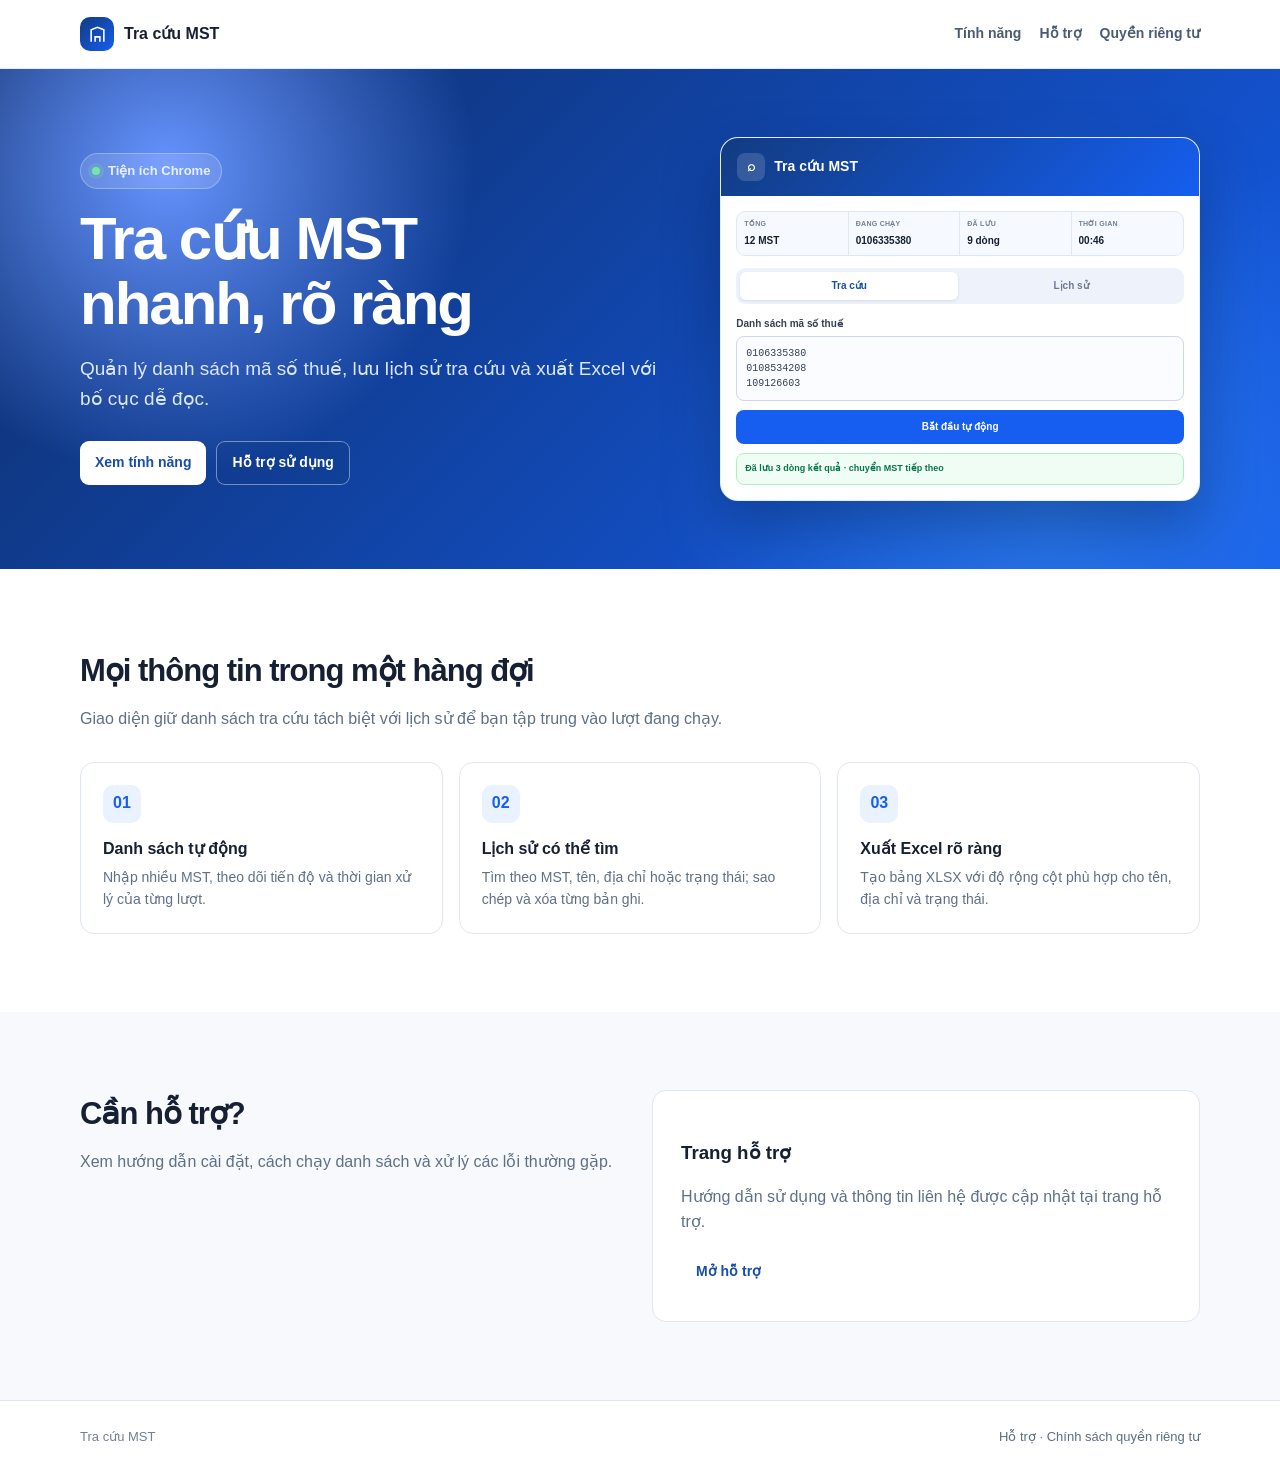
==== index.html @ a790f33e "Publish Tra cuu MST website" ====
<!doctype html><html lang="vi"><head><meta charset="utf-8"><meta name="viewport" content="width=device-width, initial-scale=1"><meta name="description" content="Tra cứu MST – tiện ích Chrome quản lý hàng đợi tra cứu mã số thuế và xuất Excel."><title>Tra cứu MST</title><link rel="stylesheet" href="styles.css"></head><body>
<header class="site-header"><nav class="wrap nav"><a class="brand" href="index.html"><span class="brand-mark"><svg viewBox="0 0 24 24" fill="none" stroke="currentColor" stroke-width="2"><path d="M4 21V6l8-3 8 3v15"/><path d="M9 21v-6h6v6M8 9h.01M12 9h.01M16 9h.01"/></svg></span>Tra cứu MST</a><div class="nav-links"><a href="#tinh-nang">Tính năng</a><a href="support.html">Hỗ trợ</a><a href="privacy.html">Quyền riêng tư</a></div></nav></header>
<main><section class="hero"><div class="wrap hero-grid"><div><span class="eyebrow">Tiện ích Chrome</span><h1>Tra cứu MST<br>nhanh, rõ ràng</h1><p class="lead">Quản lý danh sách mã số thuế, lưu lịch sử tra cứu và xuất Excel với bố cục dễ đọc.</p><div class="actions"><a class="button" href="#tinh-nang">Xem tính năng</a><a class="button secondary" href="support.html">Hỗ trợ sử dụng</a></div></div><div class="app-card"><div class="app-head"><b>⌕</b>Tra cứu MST</div><div class="app-body"><div class="summary"><div><small>Tổng</small><b>12 MST</b></div><div><small>Đang chạy</small><b>0106335380</b></div><div><small>Đã lưu</small><b>9 dòng</b></div><div><small>Thời gian</small><b>00:46</b></div></div><div class="tabs"><span class="active">Tra cứu</span><span>Lịch sử</span></div><span class="fake-label">Danh sách mã số thuế</span><div class="fake-list">0106335380<br>0108534208<br>109126603</div><div class="fake-button">Bắt đầu tự động</div><div class="fake-status">Đã lưu 3 dòng kết quả · chuyển MST tiếp theo</div></div></div></div></section>
<section class="section" id="tinh-nang"><div class="wrap"><h2>Mọi thông tin trong một hàng đợi</h2><p class="section-intro">Giao diện giữ danh sách tra cứu tách biệt với lịch sử để bạn tập trung vào lượt đang chạy.</p><div class="cards"><article class="card"><div class="card-icon">01</div><h3>Danh sách tự động</h3><p>Nhập nhiều MST, theo dõi tiến độ và thời gian xử lý của từng lượt.</p></article><article class="card"><div class="card-icon">02</div><h3>Lịch sử có thể tìm</h3><p>Tìm theo MST, tên, địa chỉ hoặc trạng thái; sao chép và xóa từng bản ghi.</p></article><article class="card"><div class="card-icon">03</div><h3>Xuất Excel rõ ràng</h3><p>Tạo bảng XLSX với độ rộng cột phù hợp cho tên, địa chỉ và trạng thái.</p></article></div></div></section>
<section class="section alt"><div class="wrap support"><div><h2>Cần hỗ trợ?</h2><p class="section-intro">Xem hướng dẫn cài đặt, cách chạy danh sách và xử lý các lỗi thường gặp.</p></div><div class="support-box"><h3>Trang hỗ trợ</h3><p>Hướng dẫn sử dụng và thông tin liên hệ được cập nhật tại trang hỗ trợ.</p><a class="button" href="support.html">Mở hỗ trợ</a></div></div></section></main>
<footer class="site-footer"><div class="wrap footer-row"><span>Tra cứu MST</span><span><a href="support.html">Hỗ trợ</a> · <a href="privacy.html">Chính sách quyền riêng tư</a></span></div></footer></body></html>
---- styles.css ----
:root { --navy: #123b81; --blue: #155eef; --ink: #172033; --muted: #5f6f86; --line: #dfe7f3; --surface: #f6f9ff; }
* { box-sizing: border-box; }
html { scroll-behavior: smooth; }
body { margin: 0; color: var(--ink); background: #fff; font: 16px/1.55 Inter, ui-sans-serif, -apple-system, BlinkMacSystemFont, "Segoe UI", sans-serif; }
a { color: var(--blue); }
.wrap { width: min(1120px, calc(100% - 40px)); margin: 0 auto; }
.site-header { position: sticky; top: 0; z-index: 10; border-bottom: 1px solid rgba(219, 230, 246, .8); background: rgba(255,255,255,.92); backdrop-filter: blur(12px); }
.nav { display: flex; align-items: center; justify-content: space-between; min-height: 68px; gap: 24px; }
.brand { display: inline-flex; align-items: center; gap: 10px; color: var(--ink); font-weight: 800; text-decoration: none; }
.brand-mark { display: grid; place-items: center; width: 34px; height: 34px; border-radius: 10px; color: #fff; background: linear-gradient(135deg, var(--navy), var(--blue)); }
.brand-mark svg { width: 19px; height: 19px; }
.nav-links { display: flex; gap: 18px; font-size: 14px; font-weight: 650; }
.nav-links a { color: #4a5b73; text-decoration: none; }
.hero { overflow: hidden; color: white; background: radial-gradient(circle at 13% 20%, #6694ff 0, transparent 26%), radial-gradient(circle at 82% 85%, #2975e8 0, transparent 34%), linear-gradient(135deg, #0e2d66, #155eef); }
.hero-grid { display: grid; grid-template-columns: 1.1fr .9fr; align-items: center; min-height: 490px; gap: 54px; padding: 68px 0; }
.eyebrow { display: inline-flex; align-items: center; gap: 8px; padding: 7px 11px; border: 1px solid rgba(255,255,255,.28); border-radius: 999px; background: rgba(255,255,255,.13); color: #e7efff; font-size: 13px; font-weight: 700; }
.eyebrow::before { width: 8px; height: 8px; border-radius: 50%; background: #76e4a5; content: ""; box-shadow: 0 0 0 4px rgba(118,228,165,.18); }
h1 { max-width: 650px; margin: 18px 0; font-size: clamp(38px, 5vw, 60px); line-height: 1.08; letter-spacing: -2px; }
.lead { max-width: 580px; margin: 0; color: #dce8ff; font-size: 19px; }
.actions { display: flex; flex-wrap: wrap; gap: 10px; margin-top: 28px; }
.button { display: inline-flex; align-items: center; justify-content: center; min-height: 42px; padding: 10px 15px; border-radius: 9px; color: #174ea6; background: #fff; font-size: 14px; font-weight: 750; text-decoration: none; }
.button.secondary { border: 1px solid rgba(255,255,255,.42); color: #fff; background: rgba(18,59,129,.24); }
.app-card { overflow: hidden; border: 1px solid rgba(221,233,255,.8); border-radius: 18px; color: var(--ink); background: #fff; box-shadow: 0 25px 55px rgba(4, 22, 59, .34); }
.app-head { display: flex; align-items: center; gap: 9px; padding: 15px 16px; color: #fff; background: linear-gradient(135deg, var(--navy), var(--blue)); font-size: 14px; font-weight: 800; }
.app-head b { display: grid; place-items: center; width: 28px; height: 28px; border-radius: 8px; background: rgba(255,255,255,.15); }
.app-body { padding: 15px; }
.summary { display: grid; grid-template-columns: repeat(4, 1fr); overflow: hidden; border: 1px solid var(--line); border-radius: 9px; background: var(--surface); }
.summary div { min-width: 0; padding: 7px; border-right: 1px solid var(--line); } .summary div:last-child { border: 0; }
.summary small { display: block; overflow: hidden; color: #718096; font-size: 7px; font-weight: 800; letter-spacing: .04em; text-overflow: ellipsis; text-transform: uppercase; white-space: nowrap; }.summary b { display: block; overflow: hidden; margin-top: 3px; font-size: 10px; text-overflow: ellipsis; white-space: nowrap; }
.tabs { display: grid; grid-template-columns: 1fr 1fr; gap: 4px; margin: 12px 0; padding: 4px; border-radius: 9px; background: #eef3fb; }.tabs span { padding: 6px; border-radius: 6px; color: #6b7a90; font-size: 10px; font-weight: 750; text-align: center; }.tabs .active { color: #174ea6; background: #fff; box-shadow: 0 1px 3px #1018281c; }
.fake-label { display: block; margin-bottom: 5px; color: #344054; font-size: 10px; font-weight: 800; }.fake-list { padding: 9px; border: 1px solid #ccd7e8; border-radius: 8px; color: #344054; background: #fbfcff; font: 10px/1.5 ui-monospace, monospace; }.fake-button { margin-top: 9px; padding: 9px; border-radius: 8px; color: #fff; background: var(--blue); font-size: 10px; font-weight: 800; text-align: center; }.fake-status { margin-top: 9px; padding: 8px; border: 1px solid #abefc6; border-radius: 8px; color: #067647; background: #f0fdf4; font-size: 9px; font-weight: 700; }
.section { padding: 78px 0; }.section.alt { background: #f7f9fd; }.section h2 { margin: 0; font-size: 31px; letter-spacing: -1px; }.section-intro { max-width: 670px; margin: 12px 0 0; color: var(--muted); }.cards { display: grid; grid-template-columns: repeat(3, 1fr); gap: 16px; margin-top: 30px; }.card { padding: 22px; border: 1px solid var(--line); border-radius: 14px; background: #fff; }.card-icon { display: grid; place-items: center; width: 38px; height: 38px; border-radius: 10px; color: var(--blue); background: #eaf1ff; font-weight: 800; }.card h3 { margin: 14px 0 6px; font-size: 16px; }.card p { margin: 0; color: var(--muted); font-size: 14px; }
.support { display: grid; grid-template-columns: 1fr 1fr; gap: 24px; }.support-box { padding: 28px; border: 1px solid var(--line); border-radius: 14px; background: #fff; }.support-box p, .support-box li { color: var(--muted); }.support-box ul { padding-left: 20px; }.page { padding: 65px 0 90px; }.page-head { max-width: 780px; margin-bottom: 36px; }.page-head h1 { margin: 0; color: var(--ink); font-size: 44px; }.page-head p { color: var(--muted); }.prose { max-width: 780px; }.prose h2 { margin-top: 34px; font-size: 22px; }.prose p, .prose li { color: #44546c; }.prose ul { padding-left: 22px; }
.site-footer { padding: 26px 0; border-top: 1px solid var(--line); color: #718096; font-size: 13px; }.footer-row { display: flex; justify-content: space-between; gap: 16px; }.footer-row a { color: #5d6d85; text-decoration: none; }
@media (max-width: 760px) { .wrap { width: min(100% - 28px, 1120px); }.nav { min-height: 60px; }.nav-links { gap: 12px; font-size: 12px; }.hero-grid, .support { grid-template-columns: 1fr; }.hero-grid { gap: 34px; padding: 52px 0; }.app-card { max-width: 420px; }.cards { grid-template-columns: 1fr; }.section { padding: 56px 0; }.footer-row { flex-direction: column; }.page { padding-top: 45px; } }
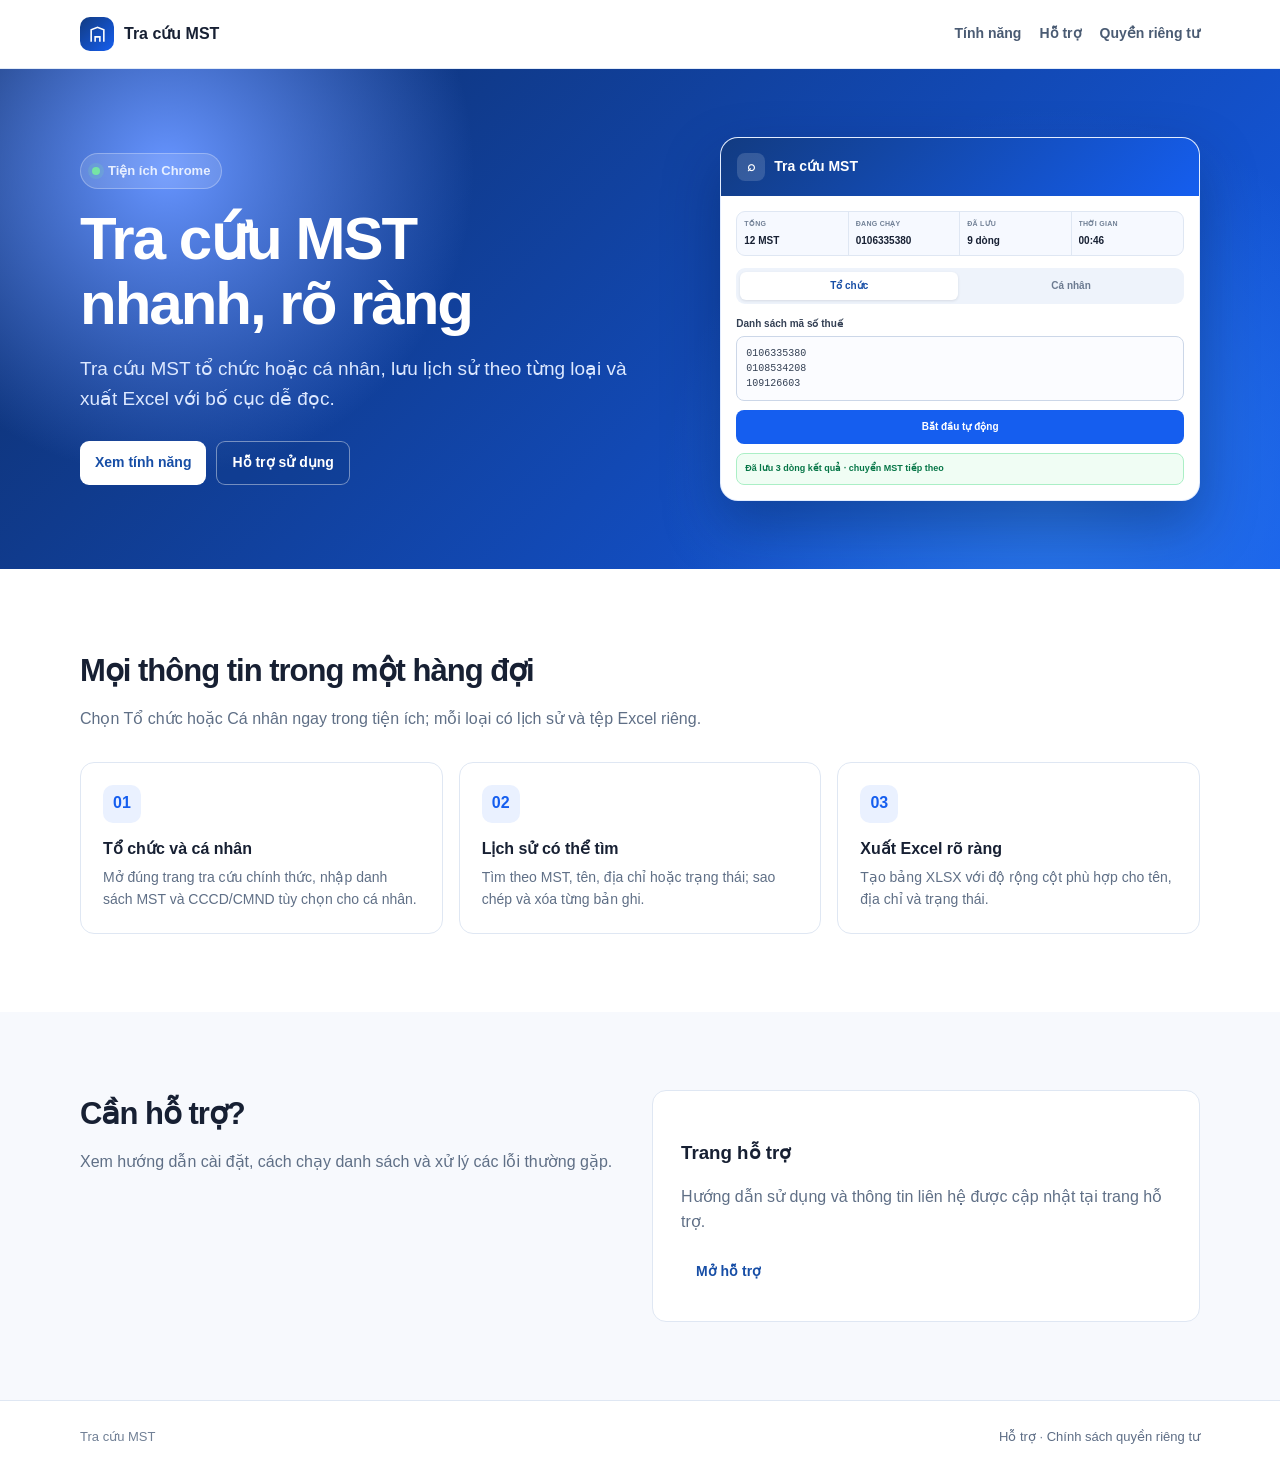
==== commit 65f200c4: "Document organization and individual lookup" ====
--- a/index.html
+++ b/index.html
@@ -1,6 +1,6 @@
 <!doctype html><html lang="vi"><head><meta charset="utf-8"><meta name="viewport" content="width=device-width, initial-scale=1"><meta name="description" content="Tra cứu MST – tiện ích Chrome quản lý hàng đợi tra cứu mã số thuế và xuất Excel."><title>Tra cứu MST</title><link rel="stylesheet" href="styles.css"></head><body>
 <header class="site-header"><nav class="wrap nav"><a class="brand" href="index.html"><span class="brand-mark"><svg viewBox="0 0 24 24" fill="none" stroke="currentColor" stroke-width="2"><path d="M4 21V6l8-3 8 3v15"/><path d="M9 21v-6h6v6M8 9h.01M12 9h.01M16 9h.01"/></svg></span>Tra cứu MST</a><div class="nav-links"><a href="#tinh-nang">Tính năng</a><a href="support.html">Hỗ trợ</a><a href="privacy.html">Quyền riêng tư</a></div></nav></header>
-<main><section class="hero"><div class="wrap hero-grid"><div><span class="eyebrow">Tiện ích Chrome</span><h1>Tra cứu MST<br>nhanh, rõ ràng</h1><p class="lead">Quản lý danh sách mã số thuế, lưu lịch sử tra cứu và xuất Excel với bố cục dễ đọc.</p><div class="actions"><a class="button" href="#tinh-nang">Xem tính năng</a><a class="button secondary" href="support.html">Hỗ trợ sử dụng</a></div></div><div class="app-card"><div class="app-head"><b>⌕</b>Tra cứu MST</div><div class="app-body"><div class="summary"><div><small>Tổng</small><b>12 MST</b></div><div><small>Đang chạy</small><b>0106335380</b></div><div><small>Đã lưu</small><b>9 dòng</b></div><div><small>Thời gian</small><b>00:46</b></div></div><div class="tabs"><span class="active">Tra cứu</span><span>Lịch sử</span></div><span class="fake-label">Danh sách mã số thuế</span><div class="fake-list">0106335380<br>0108534208<br>109126603</div><div class="fake-button">Bắt đầu tự động</div><div class="fake-status">Đã lưu 3 dòng kết quả · chuyển MST tiếp theo</div></div></div></div></section>
-<section class="section" id="tinh-nang"><div class="wrap"><h2>Mọi thông tin trong một hàng đợi</h2><p class="section-intro">Giao diện giữ danh sách tra cứu tách biệt với lịch sử để bạn tập trung vào lượt đang chạy.</p><div class="cards"><article class="card"><div class="card-icon">01</div><h3>Danh sách tự động</h3><p>Nhập nhiều MST, theo dõi tiến độ và thời gian xử lý của từng lượt.</p></article><article class="card"><div class="card-icon">02</div><h3>Lịch sử có thể tìm</h3><p>Tìm theo MST, tên, địa chỉ hoặc trạng thái; sao chép và xóa từng bản ghi.</p></article><article class="card"><div class="card-icon">03</div><h3>Xuất Excel rõ ràng</h3><p>Tạo bảng XLSX với độ rộng cột phù hợp cho tên, địa chỉ và trạng thái.</p></article></div></div></section>
+<main><section class="hero"><div class="wrap hero-grid"><div><span class="eyebrow">Tiện ích Chrome</span><h1>Tra cứu MST<br>nhanh, rõ ràng</h1><p class="lead">Tra cứu MST tổ chức hoặc cá nhân, lưu lịch sử theo từng loại và xuất Excel với bố cục dễ đọc.</p><div class="actions"><a class="button" href="#tinh-nang">Xem tính năng</a><a class="button secondary" href="support.html">Hỗ trợ sử dụng</a></div></div><div class="app-card"><div class="app-head"><b>⌕</b>Tra cứu MST</div><div class="app-body"><div class="summary"><div><small>Tổng</small><b>12 MST</b></div><div><small>Đang chạy</small><b>0106335380</b></div><div><small>Đã lưu</small><b>9 dòng</b></div><div><small>Thời gian</small><b>00:46</b></div></div><div class="tabs"><span class="active">Tổ chức</span><span>Cá nhân</span></div><span class="fake-label">Danh sách mã số thuế</span><div class="fake-list">0106335380<br>0108534208<br>109126603</div><div class="fake-button">Bắt đầu tự động</div><div class="fake-status">Đã lưu 3 dòng kết quả · chuyển MST tiếp theo</div></div></div></div></section>
+<section class="section" id="tinh-nang"><div class="wrap"><h2>Mọi thông tin trong một hàng đợi</h2><p class="section-intro">Chọn Tổ chức hoặc Cá nhân ngay trong tiện ích; mỗi loại có lịch sử và tệp Excel riêng.</p><div class="cards"><article class="card"><div class="card-icon">01</div><h3>Tổ chức và cá nhân</h3><p>Mở đúng trang tra cứu chính thức, nhập danh sách MST và CCCD/CMND tùy chọn cho cá nhân.</p></article><article class="card"><div class="card-icon">02</div><h3>Lịch sử có thể tìm</h3><p>Tìm theo MST, tên, địa chỉ hoặc trạng thái; sao chép và xóa từng bản ghi.</p></article><article class="card"><div class="card-icon">03</div><h3>Xuất Excel rõ ràng</h3><p>Tạo bảng XLSX với độ rộng cột phù hợp cho tên, địa chỉ và trạng thái.</p></article></div></div></section>
 <section class="section alt"><div class="wrap support"><div><h2>Cần hỗ trợ?</h2><p class="section-intro">Xem hướng dẫn cài đặt, cách chạy danh sách và xử lý các lỗi thường gặp.</p></div><div class="support-box"><h3>Trang hỗ trợ</h3><p>Hướng dẫn sử dụng và thông tin liên hệ được cập nhật tại trang hỗ trợ.</p><a class="button" href="support.html">Mở hỗ trợ</a></div></div></section></main>
 <footer class="site-footer"><div class="wrap footer-row"><span>Tra cứu MST</span><span><a href="support.html">Hỗ trợ</a> · <a href="privacy.html">Chính sách quyền riêng tư</a></span></div></footer></body></html>
